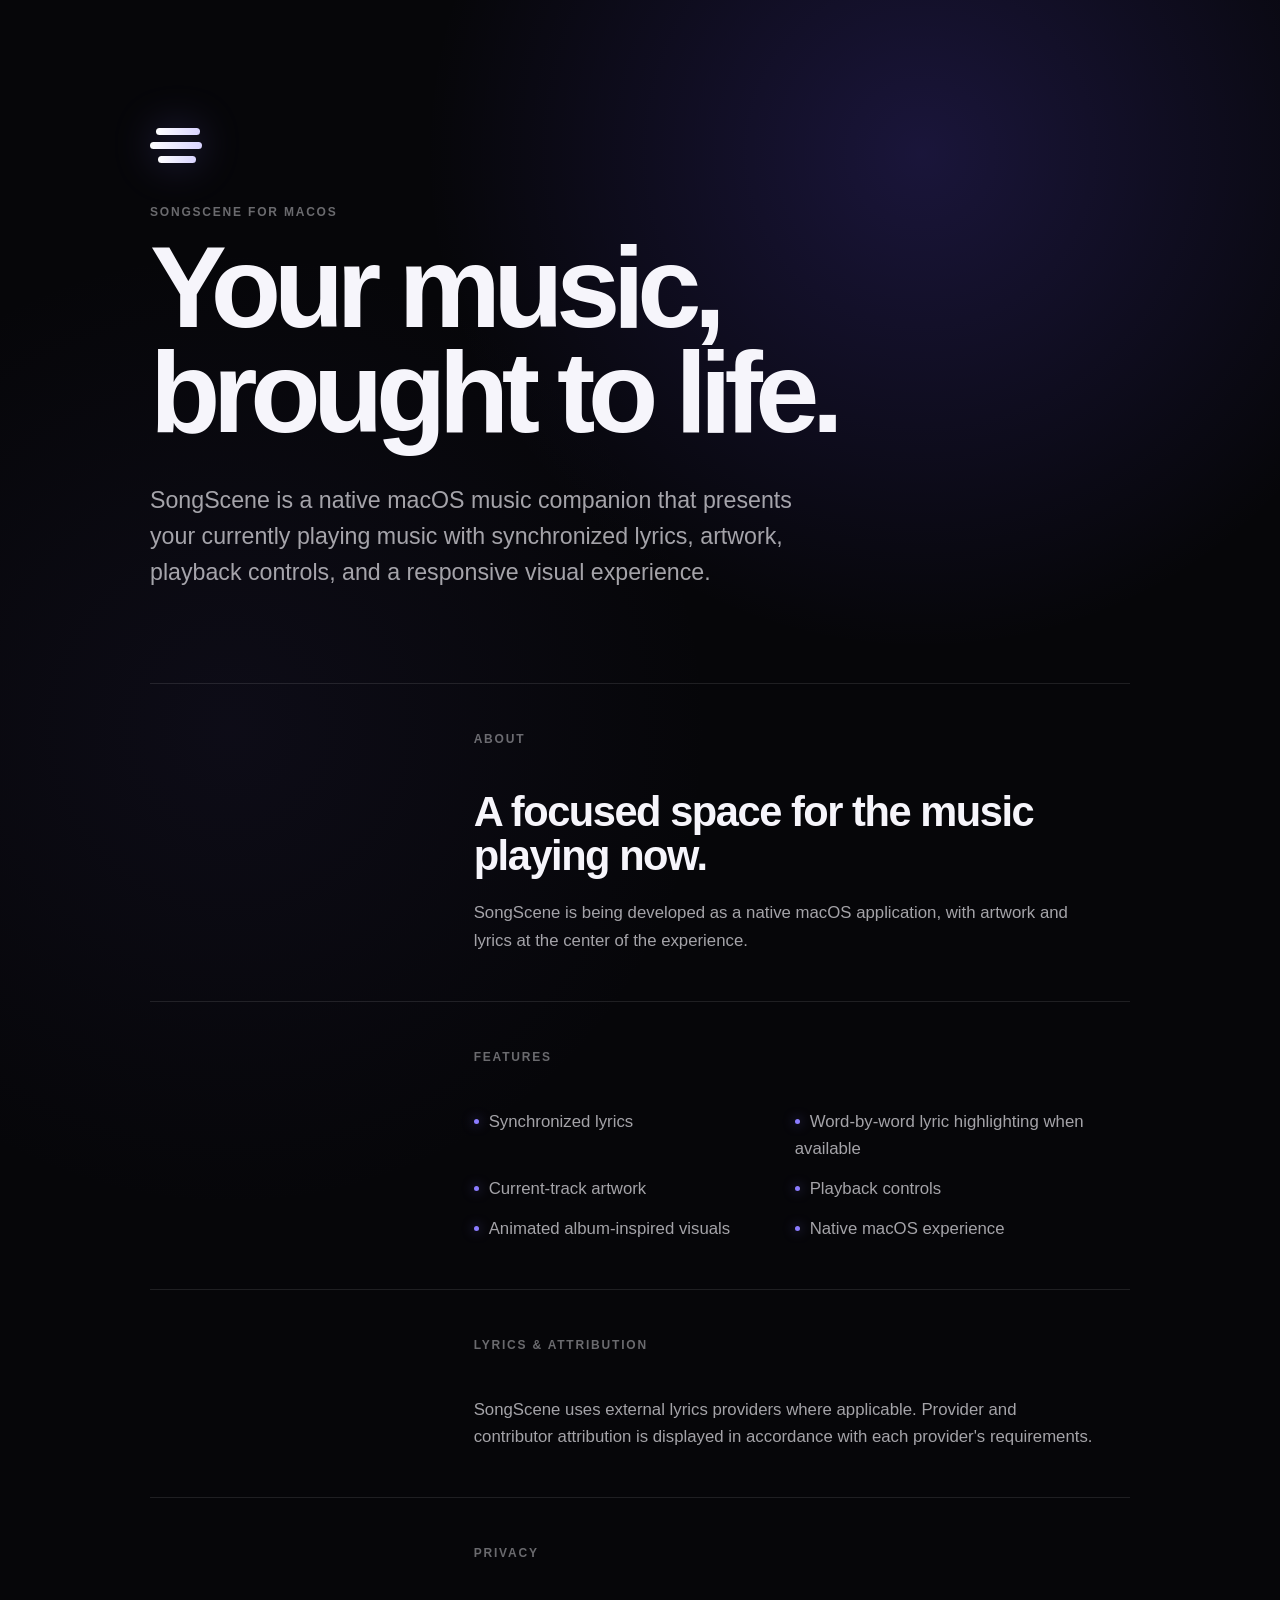
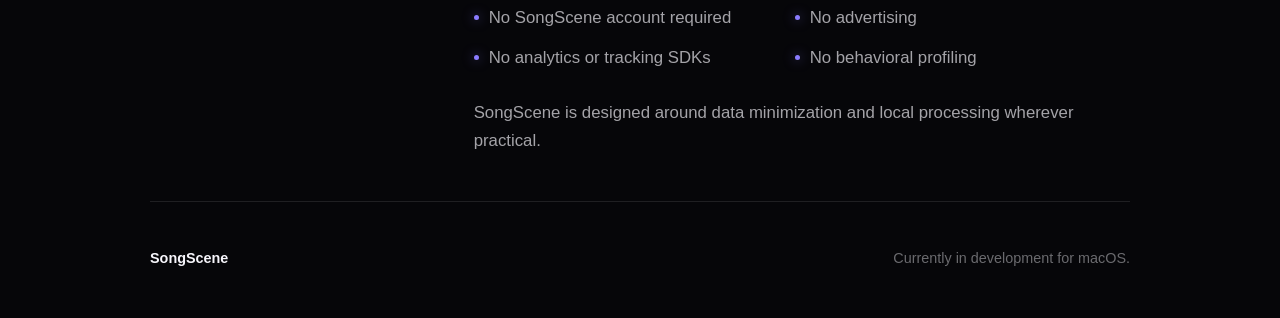
==== index.html @ 9c735d15 "Initial SongScene public website" ====
<!doctype html>
<html lang="en">
<head>
  <meta charset="utf-8">
  <meta name="viewport" content="width=device-width, initial-scale=1">
  <meta name="description" content="SongScene is a native macOS music companion with synchronized lyrics, artwork, playback controls, and responsive visuals.">
  <meta name="color-scheme" content="dark">
  <title>SongScene — Your music, brought to life.</title>
  <link rel="stylesheet" href="styles.css">
</head>
<body>
  <main>
    <header class="hero">
      <div class="mark" aria-hidden="true">
        <span></span><span></span><span></span>
      </div>
      <p class="eyebrow">SongScene for macOS</p>
      <h1>Your music,<br>brought to life.</h1>
      <p class="intro">SongScene is a native macOS music companion that presents your currently playing music with synchronized lyrics, artwork, playback controls, and a responsive visual experience.</p>
    </header>

    <section aria-labelledby="about">
      <p class="label" id="about">About</p>
      <h2>A focused space for the music playing now.</h2>
      <p>SongScene is being developed as a native macOS application, with artwork and lyrics at the center of the experience.</p>
    </section>

    <section aria-labelledby="features">
      <p class="label" id="features">Features</p>
      <ul>
        <li>Synchronized lyrics</li>
        <li>Word-by-word lyric highlighting when available</li>
        <li>Current-track artwork</li>
        <li>Playback controls</li>
        <li>Animated album-inspired visuals</li>
        <li>Native macOS experience</li>
      </ul>
    </section>

    <section aria-labelledby="lyrics">
      <p class="label" id="lyrics">Lyrics &amp; attribution</p>
      <p>SongScene uses external lyrics providers where applicable. Provider and contributor attribution is displayed in accordance with each provider's requirements.</p>
    </section>

    <section aria-labelledby="privacy">
      <p class="label" id="privacy">Privacy</p>
      <ul class="privacy-list">
        <li>No SongScene account required</li>
        <li>No advertising</li>
        <li>No analytics or tracking SDKs</li>
        <li>No behavioral profiling</li>
      </ul>
      <p>SongScene is designed around data minimization and local processing wherever practical.</p>
    </section>

    <footer>
      <span>SongScene</span>
      <span>Currently in development for macOS.</span>
    </footer>
  </main>
</body>
</html>
---- styles.css ----
:root {
  color-scheme: dark;
  font-family: -apple-system, BlinkMacSystemFont, "SF Pro Display", "Helvetica Neue", sans-serif;
  font-synthesis: none;
  --background: #060609;
  --surface: rgba(255, 255, 255, 0.055);
  --border: rgba(255, 255, 255, 0.10);
  --text: #f6f5fb;
  --secondary: rgba(246, 245, 251, 0.66);
  --quiet: rgba(246, 245, 251, 0.42);
  --accent: #8b7cff;
}

* {
  box-sizing: border-box;
}

html {
  background: var(--background);
}

body {
  min-width: 280px;
  margin: 0;
  color: var(--text);
  background:
    radial-gradient(circle at 72% 8%, rgba(105, 82, 255, 0.20), transparent 31rem),
    radial-gradient(circle at 18% 38%, rgba(72, 61, 137, 0.11), transparent 30rem),
    var(--background);
}

main {
  width: min(100% - 40px, 980px);
  margin: 0 auto;
  padding: 96px 0 40px;
}

.hero {
  max-width: 760px;
  padding: 32px 0 92px;
}

.mark {
  display: grid;
  gap: 7px;
  width: 52px;
  margin-bottom: 42px;
  filter: drop-shadow(0 0 20px rgba(139, 124, 255, 0.36));
}

.mark span {
  display: block;
  height: 7px;
  border-radius: 999px;
  background: linear-gradient(90deg, #ffffff, #d9d4ff);
}

.mark span:nth-child(1) { width: 44px; transform: translateX(6px); }
.mark span:nth-child(2) { width: 52px; }
.mark span:nth-child(3) { width: 38px; transform: translateX(8px); }

.eyebrow,
.label {
  margin: 0 0 16px;
  color: var(--quiet);
  font-size: 0.75rem;
  font-weight: 700;
  letter-spacing: 0.15em;
  text-transform: uppercase;
}

h1 {
  max-width: 720px;
  margin: 0;
  font-size: clamp(3.4rem, 9vw, 7.4rem);
  font-weight: 700;
  letter-spacing: -0.065em;
  line-height: 0.91;
}

.intro {
  max-width: 690px;
  margin: 38px 0 0;
  color: var(--secondary);
  font-size: clamp(1.1rem, 2.4vw, 1.45rem);
  line-height: 1.55;
}

section {
  display: grid;
  grid-template-columns: minmax(150px, 0.42fr) minmax(0, 1fr);
  gap: 20px 48px;
  padding: 46px 0;
  border-top: 1px solid var(--border);
}

section .label {
  grid-row: 1 / span 3;
}

h2,
section p,
ul {
  grid-column: 2;
}

h2 {
  max-width: 620px;
  margin: 0;
  font-size: clamp(1.7rem, 4vw, 2.6rem);
  letter-spacing: -0.035em;
  line-height: 1.08;
}

section p,
ul {
  max-width: 620px;
  margin: 0;
  color: var(--secondary);
  font-size: 1.05rem;
  line-height: 1.65;
}

ul {
  display: grid;
  grid-template-columns: repeat(2, minmax(0, 1fr));
  gap: 12px 22px;
  padding: 0;
  list-style: none;
}

li::before {
  content: "";
  display: inline-block;
  width: 5px;
  height: 5px;
  margin: 0 10px 3px 0;
  border-radius: 50%;
  background: var(--accent);
  box-shadow: 0 0 12px rgba(139, 124, 255, 0.65);
}

.privacy-list {
  margin-bottom: 8px;
}

footer {
  display: flex;
  justify-content: space-between;
  gap: 24px;
  padding: 48px 0 12px;
  border-top: 1px solid var(--border);
  color: var(--quiet);
  font-size: 0.9rem;
}

footer span:first-child {
  color: var(--text);
  font-weight: 650;
}

@media (max-width: 680px) {
  main {
    width: min(100% - 28px, 980px);
    padding-top: 54px;
  }

  .hero {
    padding-bottom: 64px;
  }

  section {
    grid-template-columns: 1fr;
    gap: 18px;
    padding: 36px 0;
  }

  section .label,
  h2,
  section p,
  ul {
    grid-column: 1;
    grid-row: auto;
  }

  ul {
    grid-template-columns: 1fr;
  }

  footer {
    flex-direction: column;
  }
}
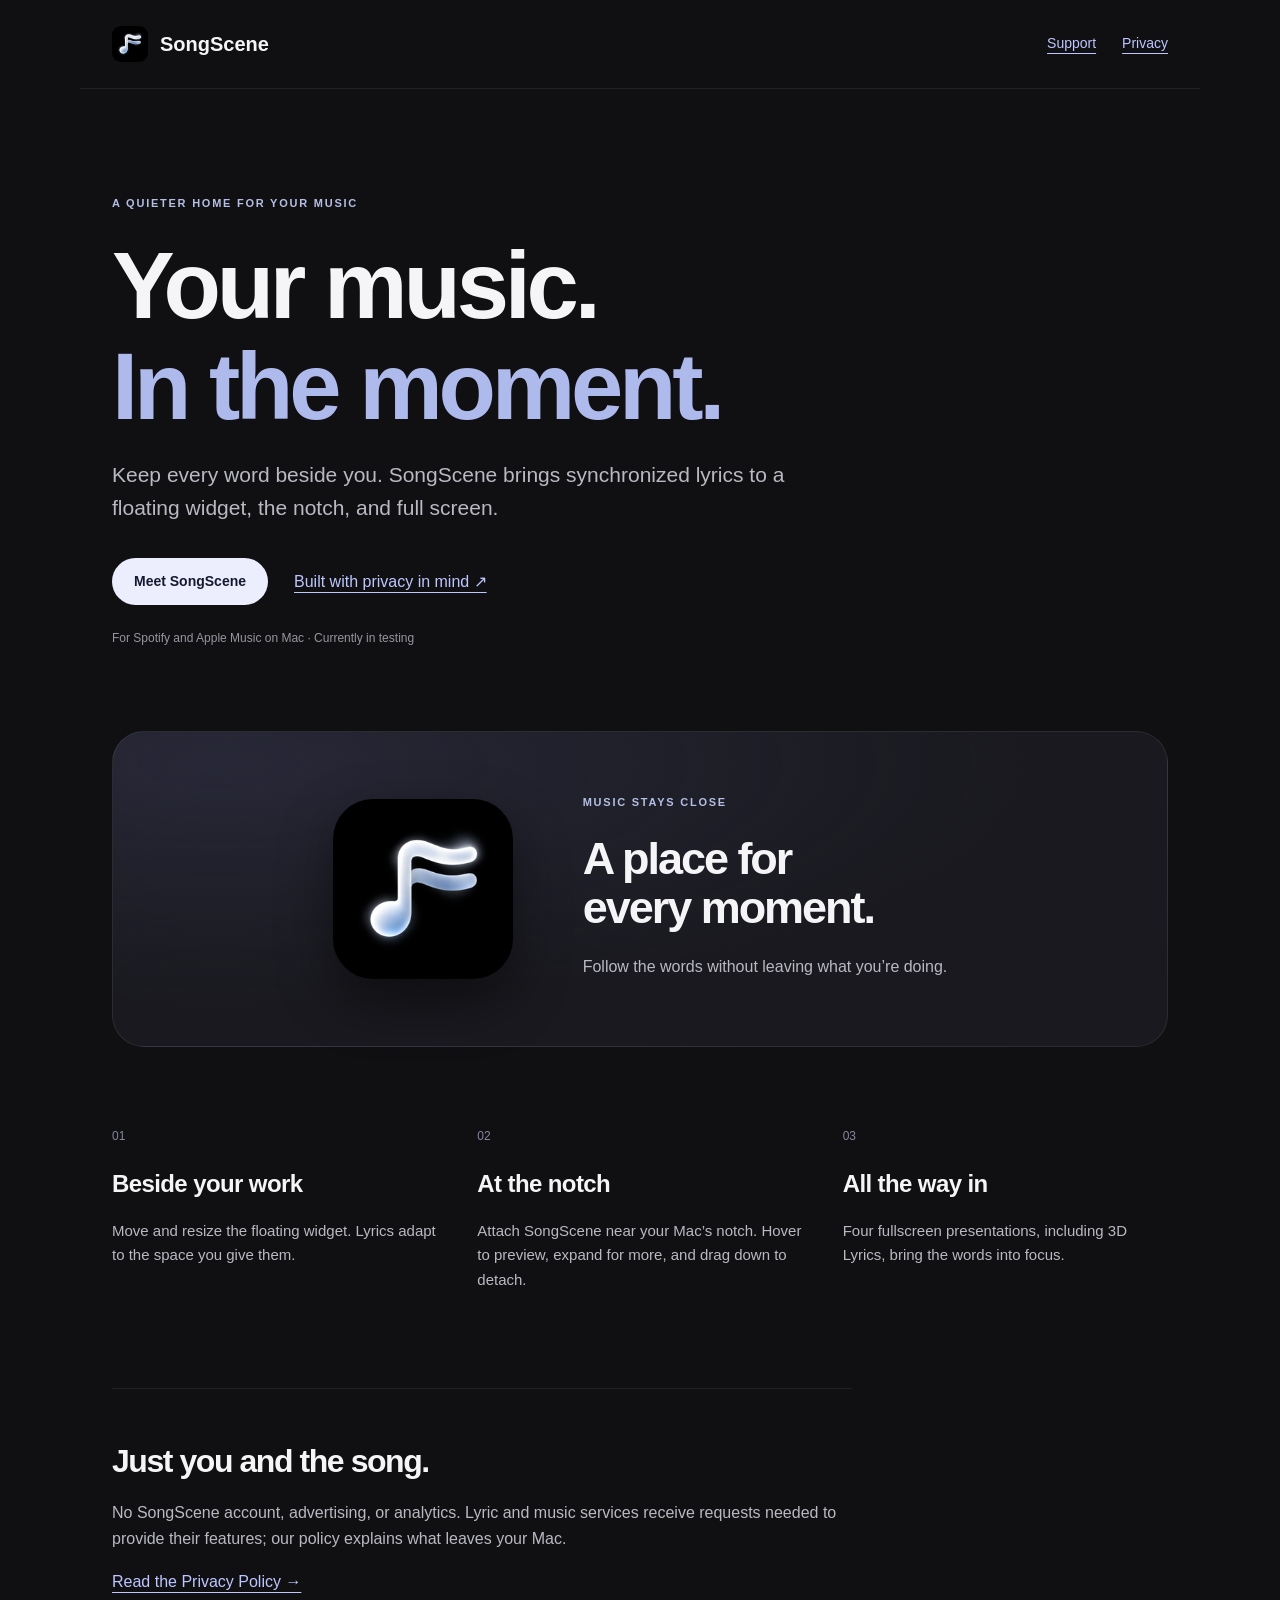
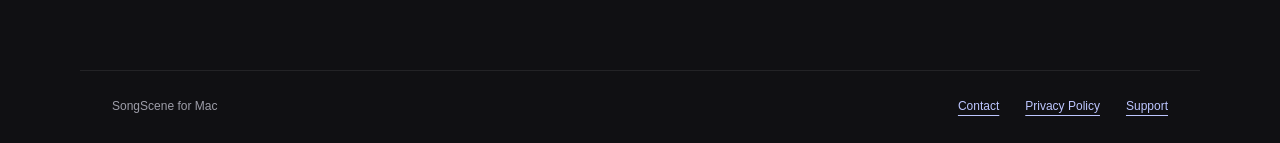
==== commit 8ef1fca3: "Complete SongScene privacy, support, and landing pages" ====
--- a/index.html
+++ b/index.html
@@ -1,62 +1,3 @@
 <!doctype html>
-<html lang="en">
-<head>
-  <meta charset="utf-8">
-  <meta name="viewport" content="width=device-width, initial-scale=1">
-  <meta name="description" content="SongScene is a native macOS music companion with synchronized lyrics, artwork, playback controls, and responsive visuals.">
-  <meta name="color-scheme" content="dark">
-  <title>SongScene — Your music, brought to life.</title>
-  <link rel="stylesheet" href="styles.css">
-</head>
-<body>
-  <main>
-    <header class="hero">
-      <div class="mark" aria-hidden="true">
-        <span></span><span></span><span></span>
-      </div>
-      <p class="eyebrow">SongScene for macOS</p>
-      <h1>Your music,<br>brought to life.</h1>
-      <p class="intro">SongScene is a native macOS music companion that presents your currently playing music with synchronized lyrics, artwork, playback controls, and a responsive visual experience.</p>
-    </header>
-
-    <section aria-labelledby="about">
-      <p class="label" id="about">About</p>
-      <h2>A focused space for the music playing now.</h2>
-      <p>SongScene is being developed as a native macOS application, with artwork and lyrics at the center of the experience.</p>
-    </section>
-
-    <section aria-labelledby="features">
-      <p class="label" id="features">Features</p>
-      <ul>
-        <li>Synchronized lyrics</li>
-        <li>Word-by-word lyric highlighting when available</li>
-        <li>Current-track artwork</li>
-        <li>Playback controls</li>
-        <li>Animated album-inspired visuals</li>
-        <li>Native macOS experience</li>
-      </ul>
-    </section>
-
-    <section aria-labelledby="lyrics">
-      <p class="label" id="lyrics">Lyrics &amp; attribution</p>
-      <p>SongScene uses external lyrics providers where applicable. Provider and contributor attribution is displayed in accordance with each provider's requirements.</p>
-    </section>
-
-    <section aria-labelledby="privacy">
-      <p class="label" id="privacy">Privacy</p>
-      <ul class="privacy-list">
-        <li>No SongScene account required</li>
-        <li>No advertising</li>
-        <li>No analytics or tracking SDKs</li>
-        <li>No behavioral profiling</li>
-      </ul>
-      <p>SongScene is designed around data minimization and local processing wherever practical.</p>
-    </section>
-
-    <footer>
-      <span>SongScene</span>
-      <span>Currently in development for macOS.</span>
-    </footer>
-  </main>
-</body>
-</html>
+<html lang="en"><head><meta charset="utf-8"><meta name="viewport" content="width=device-width,initial-scale=1"><meta name="description" content="Synchronized lyrics beside your work. SongScene is a native Mac companion for Spotify and Apple Music."><meta name="color-scheme" content="dark light"><meta name="referrer" content="no-referrer"><title>Your music. In the moment. · SongScene</title><link rel="canonical" href="https://andre-1400.github.io/SongScene-site/"><link rel="icon" href="./assets/icon.png"><link rel="stylesheet" href="./assets/style.css"></head>
+<body><a class="skip" href="#main">Skip to content</a><header><a class="brand" href="./"><img src="./assets/icon.png" alt="" width="36" height="36">SongScene</a><nav aria-label="Main"><a href="./support/">Support</a><a href="./privacy/">Privacy</a></nav></header><main id="main"><section class="hero"><p class="eyebrow">A quieter home for your music</p><h1>Your music.<br><span>In the moment.</span></h1><p class="lead">Keep every word beside you. SongScene brings synchronized lyrics to a floating widget, the notch, and full screen.</p><div class="actions"><a class="button" href="support/">Meet SongScene</a><a href="privacy/">Built with privacy in mind ↗</a></div><p class="note">For Spotify and Apple Music on Mac · Currently in testing</p></section><section class="showcase" aria-label="SongScene"><img src="assets/icon.png" width="180" height="180" alt="SongScene app icon"><div><p class="eyebrow">Music stays close</p><h2>A place for<br>every moment.</h2><p>Follow the words without leaving what you’re doing.</p></div></section><section class="features" aria-label="Features"><article><span class="number">01</span><h2>Beside your work</h2><p>Move and resize the floating widget. Lyrics adapt to the space you give them.</p></article><article><span class="number">02</span><h2>At the notch</h2><p>Attach SongScene near your Mac’s notch. Hover to preview, expand for more, and drag down to detach.</p></article><article><span class="number">03</span><h2>All the way in</h2><p>Four fullscreen presentations, including 3D Lyrics, bring the words into focus.</p></article></section><section class="closing"><h2>Just you and the song.</h2><p>No SongScene account, advertising, or analytics. Lyric and music services receive requests needed to provide their features; our policy explains what leaves your Mac.</p><a href="privacy/">Read the Privacy Policy →</a></section></main><footer><span>SongScene for Mac</span><nav aria-label="Footer"><a href="mailto:andrebytkin@gmail.com">Contact</a><a href="./privacy/">Privacy Policy</a><a href="./support/">Support</a></nav></footer></body></html>
--- a/assets/style.css
+++ b/assets/style.css
@@ -0,0 +1 @@
+*{box-sizing:border-box}html{color-scheme:dark;scroll-behavior:smooth}body{margin:0;background:#101013;color:#f5f5f7;font-family:-apple-system,BlinkMacSystemFont,"Segoe UI",sans-serif;line-height:1.65;-webkit-font-smoothing:antialiased}a{color:#bdc6ff;text-underline-offset:5px}a:hover{color:white}a:focus-visible{outline:3px solid #afbaff;outline-offset:6px;border-radius:4px}header,footer{max-width:1120px;margin:auto;display:flex;align-items:center;justify-content:space-between;padding:26px 32px;gap:24px}header{border-bottom:1px solid #ffffff14}nav{display:flex;gap:26px;font-size:14px}.brand{display:flex;align-items:center;gap:12px;font-size:20px;font-weight:650;color:inherit;text-decoration:none}.brand img{border-radius:9px}.skip{position:absolute;left:16px;top:-80px;z-index:3;padding:10px;background:#101013}.skip:focus{top:10px}main{max-width:1120px;margin:auto;padding:0 32px}h1,h2{line-height:1.07;letter-spacing:-.045em;margin:0 0 22px}h1{font-size:clamp(48px,8vw,94px);font-weight:650}h1 span{color:#aeb9ec}h2{font-size:32px;font-weight:600}p{color:#b9b9c2}.eyebrow{text-transform:uppercase;letter-spacing:.16em;font-size:11px;font-weight:650;color:#b5bfe4;margin-bottom:24px}.hero{padding:94px 0 70px;max-width:770px}.lead{font-size:21px;line-height:1.55;max-width:680px}.actions{display:flex;align-items:center;gap:26px;margin-top:34px;flex-wrap:wrap}.button{display:inline-block;background:#eceefe;color:#171a2e;padding:12px 22px;border-radius:24px;text-decoration:none;font-weight:600;font-size:14px}.button:hover{background:#fff;color:#171a2e}.note{font-size:12px;margin-top:24px;color:#96969f}.showcase{min-height:300px;border-radius:32px;border:1px solid #ffffff14;background:radial-gradient(ellipse at 10% 10%,#44456855,transparent 60%),#19191f;display:flex;gap:70px;align-items:center;justify-content:center;padding:50px}.showcase img{border-radius:40px;box-shadow:0 22px 55px #0007}.showcase h2{font-size:45px}.features{display:grid;grid-template-columns:repeat(3,1fr);gap:40px;padding:80px 0}.features h2{font-size:24px;letter-spacing:-.025em}.features p{font-size:15px}.number{display:block;font-size:12px;color:#85869e;margin-bottom:24px}.closing{border-top:1px solid #ffffff14;padding:55px 0 75px;max-width:740px}.document{max-width:760px;margin:auto;padding:70px 0 90px}.document h1{font-size:clamp(44px,7vw,64px)}.document h2{font-size:25px;letter-spacing:-.025em;margin:44px 0 14px}.document p,.document li{color:#c1c1ca}.document ul,.document ol{padding-left:23px}.document li{padding:5px 0}strong{color:#eeeef4}code{font-size:.9em;overflow-wrap:anywhere}kbd{border:1px solid #ffffff25;border-radius:5px;padding:2px 7px;font:inherit;color:#fff}footer{border-top:1px solid #ffffff14;font-size:12px;color:#9d9da8}footer nav{font-size:12px}@media(max-width:650px){header,footer{padding:22px}main{padding:0 22px}.hero{padding:60px 0 45px}.lead{font-size:18px}.showcase{gap:28px;padding:34px 24px;flex-direction:column;text-align:center}.showcase img{width:130px;height:130px;border-radius:28px}.showcase h2{font-size:36px}.features{grid-template-columns:1fr;gap:24px;padding:45px 0}.features article{border-bottom:1px solid #ffffff14;padding-bottom:20px}.number{margin-bottom:12px}.document{padding-top:48px}footer{align-items:flex-start;flex-direction:column}nav{gap:18px}}@media(prefers-reduced-motion:reduce){html{scroll-behavior:auto}}
